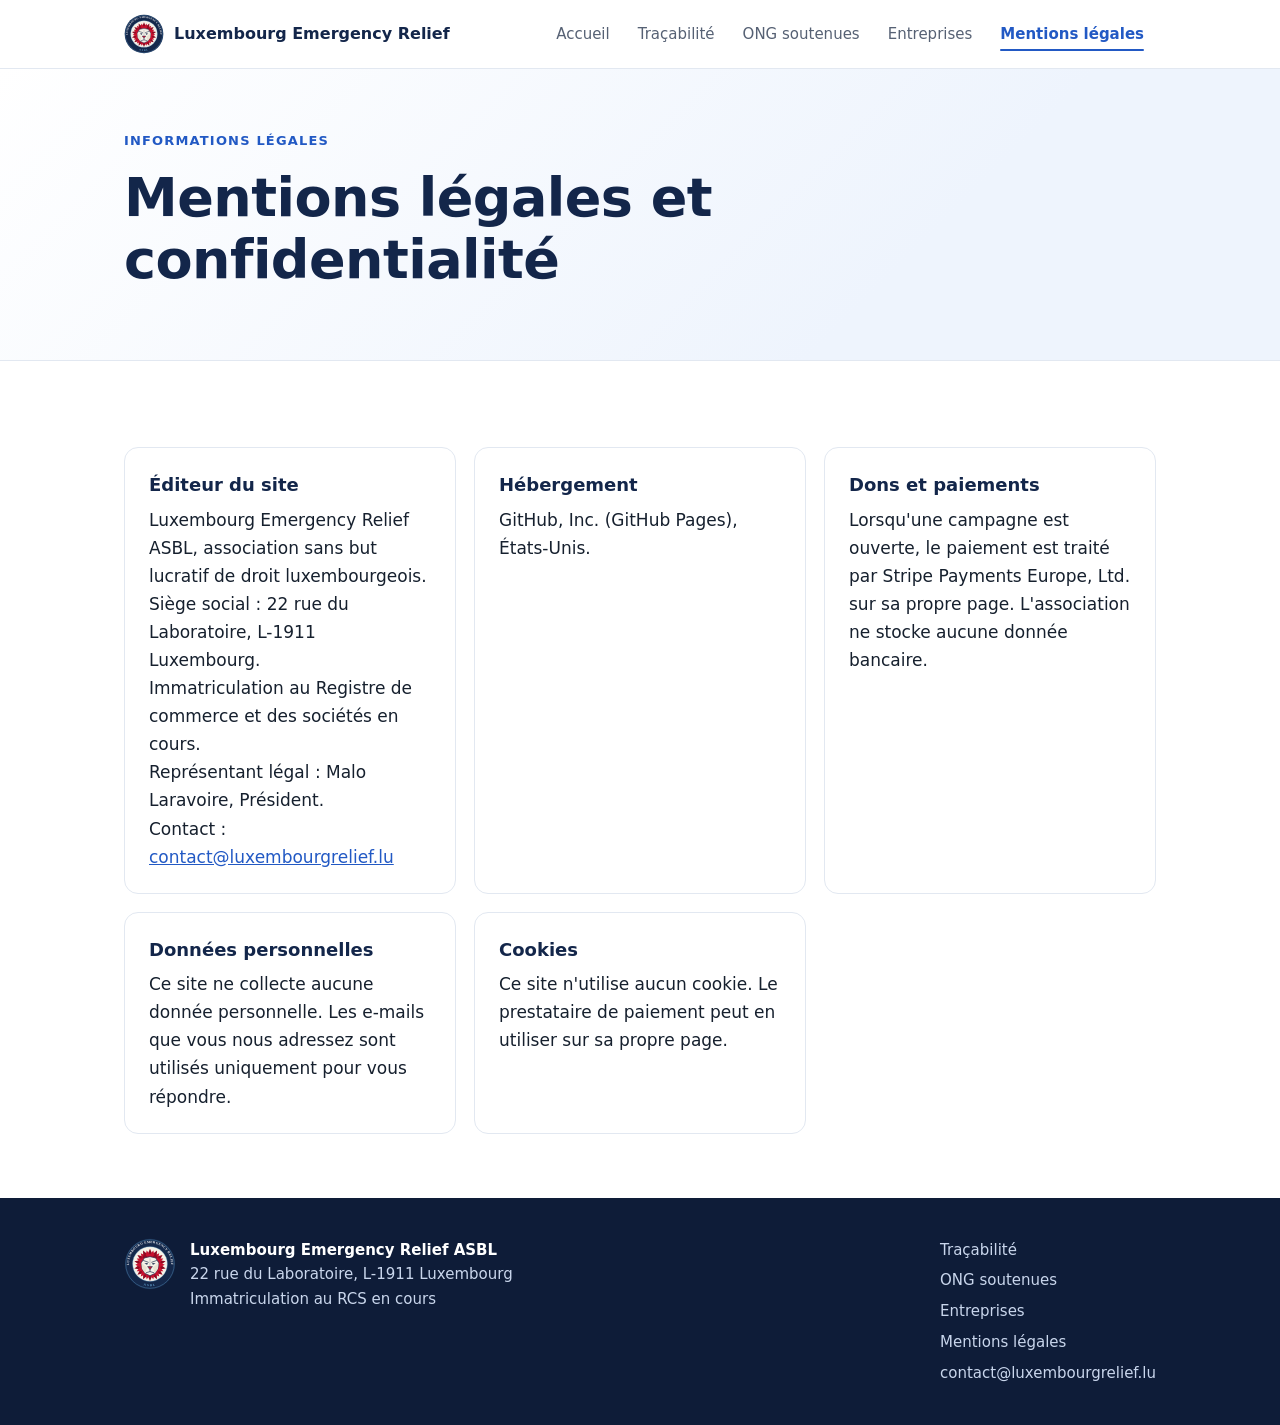
==== mentions-legales.html @ 503b2224 "Site Luxembourg Emergency Relief v2 Co-Authored-By: Claude Sonnet 5.5 <noreply@anthropic.com> Claude" ====
<!DOCTYPE html>
<html lang="fr">
<head>
<meta charset="utf-8">
<meta name="viewport" content="width=device-width,initial-scale=1">
<title>Mentions légales et confidentialité — Luxembourg Emergency Relief</title>
<meta name="description" content="Éditeur, hébergeur, données personnelles et cookies du site luxembourgrelief.lu.">
<link rel="canonical" href="https://luxembourgrelief.lu/mentions-legales.html">
<link rel="icon" href="sceau.svg" type="image/svg+xml">
<meta name="theme-color" content="#13264a">
<link rel="stylesheet" href="style.css">
</head>
<body>
<header class="site-header"><div class="wrap head">
<a class="brand" href="index.html"><img src="sceau.svg" alt="" width="40" height="40"><span>Luxembourg Emergency Relief</span></a>
<nav aria-label="Navigation principale"><a href="index.html">Accueil</a><a href="tracabilite.html">Traçabilité</a><a href="partenaires.html">ONG soutenues</a><a href="sponsors.html">Entreprises</a><a href="mentions-legales.html" aria-current="page">Mentions légales</a></nav>
</div></header>
<main>
<section class="page-hero"><div class="wrap">
<div class="tag">Informations légales</div>
<h1>Mentions légales et confidentialité</h1>
</div></section>

<section class="block reveal"><div class="wrap">
<div class="grid">
<div class="card"><b>Éditeur du site</b><p>Luxembourg Emergency Relief ASBL, association sans but lucratif de droit luxembourgeois.<br>
Siège social : 22 rue du Laboratoire, L-1911 Luxembourg.<br>
<span data-rcs>Immatriculation au Registre de commerce et des sociétés en cours.</span><br>
Représentant légal : Malo Laravoire, Président.<br>
Contact : <a href="mailto:contact@luxembourgrelief.lu">contact@luxembourgrelief.lu</a></p></div>
<div class="card"><b>Hébergement</b><p>GitHub, Inc. (GitHub Pages), États-Unis.</p></div>
<div class="card"><b>Dons et paiements</b><p>Lorsqu'une campagne est ouverte, le paiement est traité par Stripe Payments Europe, Ltd. sur sa propre page. L'association ne stocke aucune donnée bancaire.</p></div>
<div class="card"><b>Données personnelles</b><p>Ce site ne collecte aucune donnée personnelle. Les e-mails que vous nous adressez sont utilisés uniquement pour vous répondre.</p></div>
<div class="card"><b>Cookies</b><p>Ce site n'utilise aucun cookie. Le prestataire de paiement peut en utiliser sur sa propre page.</p></div>
</div>
</div></section>
</main>
<footer class="site-footer"><div class="wrap foot">
<div class="foot-brand"><img src="sceau.svg" alt="" width="52" height="52"><div><b>Luxembourg Emergency Relief ASBL</b><br>22 rue du Laboratoire, L-1911 Luxembourg<br><span data-rcs>Immatriculation au RCS en cours</span></div></div>
<div class="foot-links"><a href="tracabilite.html">Traçabilité</a><a href="partenaires.html">ONG soutenues</a><a href="sponsors.html">Entreprises</a><a href="mentions-legales.html">Mentions légales</a><a href="mailto:contact@luxembourgrelief.lu">contact@luxembourgrelief.lu</a></div>
</div></footer>
<script src="data.js"></script>
<script src="app.js"></script>
</body>
</html>
---- style.css ----
:root{
  --blue:#2259c4;--blue-hover:#3471e0;--navy:#13264a;--ink:#16202e;--mute:#566174;
  --bg:#ffffff;--soft:#f3f7fd;--line:#e2e8f1;--red:#c8102e;--radius:14px;
  --shadow:0 12px 28px rgba(19,38,74,.09);
}
*{box-sizing:border-box}
html{scroll-behavior:smooth}
body{margin:0;font:17px/1.65 system-ui,-apple-system,"Segoe UI",Roboto,"Helvetica Neue",Arial,sans-serif;color:var(--ink);background:var(--bg);-webkit-font-smoothing:antialiased}
img{max-width:100%;height:auto}
a{color:var(--blue)}
.wrap{max-width:1080px;margin:0 auto;padding:0 24px}
h1,h2,h3{color:var(--navy);line-height:1.15;letter-spacing:-.01em}
h1{font-size:clamp(34px,5.2vw,54px);margin:.25em 0 .4em}
h2{font-size:clamp(26px,3.2vw,34px);margin:0 0 .35em}
h3{font-size:19px;margin:0 0 .35em}
p{margin:0 0 1em}
.tag{display:inline-block;font-size:13px;font-weight:700;letter-spacing:.09em;text-transform:uppercase;color:var(--blue)}
.lead{font-size:clamp(18px,2vw,20px);color:var(--mute);max-width:640px}
.sub{color:var(--mute);margin-top:-.2em}

/* En-tête */
.site-header{position:sticky;top:0;z-index:10;background:rgba(255,255,255,.88);backdrop-filter:saturate(1.4) blur(10px);-webkit-backdrop-filter:saturate(1.4) blur(10px);border-bottom:1px solid var(--line)}
.head{display:flex;align-items:center;justify-content:space-between;gap:16px;min-height:68px}
.brand{display:flex;align-items:center;gap:10px;text-decoration:none;color:var(--navy);font-weight:700;font-size:16px;white-space:nowrap}
.brand img{width:40px;height:40px;transition:transform .25s ease}
.brand:hover img{transform:rotate(-8deg) scale(1.06)}
nav{display:flex;gap:4px;overflow-x:auto;scrollbar-width:none}
nav::-webkit-scrollbar{display:none}
nav a{position:relative;padding:8px 12px;border-radius:8px;color:var(--mute);text-decoration:none;font-size:15px;font-weight:500;white-space:nowrap;transition:color .18s,background .18s}
nav a:hover{color:var(--navy);background:var(--soft)}
nav a[aria-current]{color:var(--blue);font-weight:600}
nav a[aria-current]::after{content:"";position:absolute;left:12px;right:12px;bottom:3px;height:2px;border-radius:2px;background:var(--blue)}

/* Boutons */
.btn{display:inline-flex;align-items:center;gap:8px;background:var(--blue);color:#fff;padding:13px 22px;border-radius:10px;font-weight:600;font-size:16px;text-decoration:none;border:1px solid transparent;transition:transform .18s ease,background .18s ease,box-shadow .18s ease}
.btn:hover{background:var(--blue-hover);transform:scale(1.045);box-shadow:0 10px 22px rgba(34,89,196,.28)}
.btn:active{transform:scale(.98)}
.btn.secondary{background:#fff;color:var(--navy);border-color:var(--line)}
.btn.secondary:hover{background:var(--soft);box-shadow:0 10px 22px rgba(19,38,74,.10)}
.btn.light{background:#fff;color:var(--navy)}
.btn.light:hover{background:#eaf1fd}
.btn .arrow{transition:transform .18s ease}
.btn:hover .arrow{transform:translateX(3px)}
a:focus-visible,.btn:focus-visible{outline:3px solid #f2b705;outline-offset:3px;border-radius:10px}
.actions{display:flex;flex-wrap:wrap;gap:12px;margin-top:8px}

/* Bandeau d'accueil */
.hero{background:linear-gradient(135deg,#ffffff 0%,#eef4fd 55%,#fcf0f2 100%);border-bottom:1px solid var(--line)}
.hero .wrap{display:grid;grid-template-columns:1.4fr .8fr;gap:40px;align-items:center;padding-top:72px;padding-bottom:72px}
.hero-seal{width:100%;max-width:280px;justify-self:center;filter:drop-shadow(0 18px 30px rgba(19,38,74,.18));animation:float 7s ease-in-out infinite}
@keyframes float{0%,100%{transform:translateY(0)}50%{transform:translateY(-8px)}}
.page-hero{background:linear-gradient(135deg,#ffffff 0%,#eef4fd 70%);border-bottom:1px solid var(--line)}
.page-hero .wrap{padding-top:56px;padding-bottom:48px}

/* Sections */
section.block{padding:64px 0}
section.alt{background:var(--soft);border-top:1px solid var(--line);border-bottom:1px solid var(--line)}
.grid{display:grid;grid-template-columns:repeat(auto-fit,minmax(250px,1fr));gap:18px;margin-top:22px}
.card{background:#fff;border:1px solid var(--line);border-radius:var(--radius);padding:22px 24px;transition:transform .2s ease,box-shadow .2s ease,border-color .2s ease}
.card:hover{transform:translateY(-4px);box-shadow:var(--shadow);border-color:#cfdaeb}
.card b{display:block;color:var(--navy);font-size:18px;margin-bottom:6px}
.card p:last-child{margin-bottom:0}
.step-num{display:inline-grid;place-items:center;width:34px;height:34px;border-radius:50%;background:#e6eefc;color:var(--blue);font-weight:700;margin-bottom:12px}
.notice{background:#fff;border:1px solid var(--line);border-left:5px solid var(--blue);border-radius:10px;padding:18px 22px;margin:22px 0;color:var(--ink)}
.panel{background:#fff;border:1px solid var(--line);border-radius:var(--radius);padding:28px 30px;box-shadow:0 2px 0 rgba(19,38,74,.02)}

/* Formules sponsors */
.price{font-size:28px;font-weight:700;color:var(--navy);margin:2px 0 10px}
.price small{font-size:15px;font-weight:500;color:var(--mute)}
.card.featured{border-color:var(--blue);box-shadow:0 0 0 1px var(--blue) inset}

/* Bandeau entreprises */
.band{background:var(--navy);color:#e8eef9}
.band .wrap{display:flex;flex-wrap:wrap;align-items:center;justify-content:space-between;gap:20px;padding-top:48px;padding-bottom:48px}
.band h2{color:#fff;margin-bottom:.2em}
.band p{margin:0;color:#c9d6ec;max-width:620px}

/* Tableaux */
table{border-collapse:collapse;width:100%;font-size:16px;background:#fff;border:1px solid var(--line);border-radius:12px;overflow:hidden}
th,td{border-bottom:1px solid var(--line);padding:12px 14px;text-align:left;vertical-align:top}
th{background:var(--soft);color:var(--navy);font-weight:600}
tr:last-child td{border-bottom:0}
.table-wrap{overflow-x:auto}

/* Compteur de campagne */
.progress{font-size:15px;margin:12px 0 6px;color:var(--ink)}
.bar{height:10px;background:#e6ecf5;border-radius:999px;overflow:hidden;margin:8px 0}
.bar span{display:block;height:100%;background:var(--blue);border-radius:999px;transition:width 1s ease}
.small{font-size:13px;color:var(--mute)}

/* Pied de page */
.site-footer{background:#0e1c38;color:#c9d6ec;margin-top:0}
.foot{display:flex;flex-wrap:wrap;justify-content:space-between;gap:28px;padding-top:40px;padding-bottom:40px;font-size:15px}
.foot-brand{display:flex;gap:14px;align-items:flex-start}
.foot-brand img{width:52px;height:52px}
.foot-brand b{color:#fff}
.foot-links{display:flex;flex-direction:column;gap:6px}
.foot-links a{color:#c9d6ec;text-decoration:none;transition:color .15s}
.foot-links a:hover{color:#fff;text-decoration:underline}

/* Apparition au défilement (uniquement si le script est actif) */
.js .reveal{opacity:0;transform:translateY(16px);transition:opacity .55s ease,transform .55s ease}
.js .reveal.visible{opacity:1;transform:none}

/* Transition entre les pages (navigateurs compatibles) */
@view-transition{navigation:auto}
::view-transition-old(root),::view-transition-new(root){animation-duration:.22s}

/* Mobile */
@media (max-width:820px){
  .hero .wrap{grid-template-columns:1fr;padding-top:40px;padding-bottom:48px;gap:20px}
  .hero-seal{grid-row:1;max-width:150px;justify-self:start}
  .head{flex-direction:column;align-items:flex-start;gap:4px;padding-top:10px;padding-bottom:6px}
  nav{width:100%;margin:0 -12px;padding:0 0 4px}
  section.block{padding:48px 0}
  .panel{padding:22px}
}

/* Mouvements réduits */
@media (prefers-reduced-motion:reduce){
  *,*::before,*::after{animation:none!important;transition:none!important;scroll-behavior:auto!important}
  .js .reveal{opacity:1;transform:none}
}
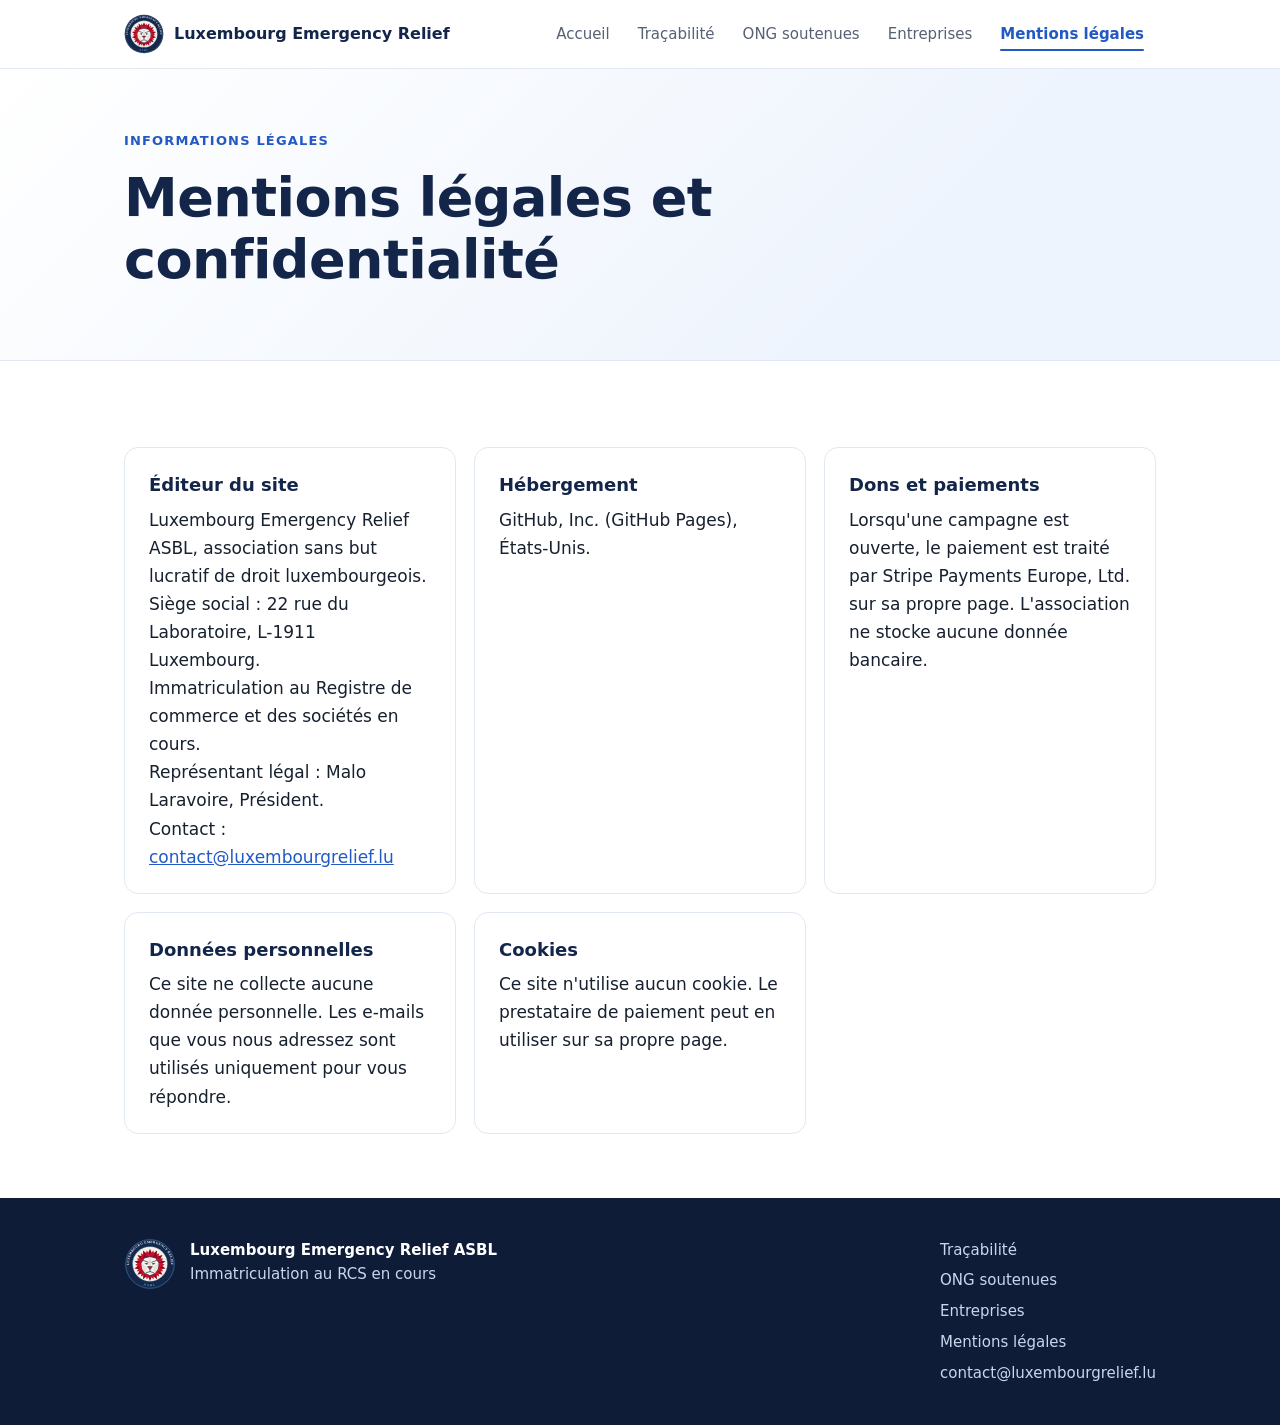
==== commit e873d7d4: "Accueil : titre d'origine ; adresse retirée du pied de page Co-Authored-By: Claude Sonnet 5.5 <norep" ====
--- a/mentions-legales.html
+++ b/mentions-legales.html
@@ -36,7 +36,7 @@
 </div></section>
 </main>
 <footer class="site-footer"><div class="wrap foot">
-<div class="foot-brand"><img src="sceau.svg" alt="" width="52" height="52"><div><b>Luxembourg Emergency Relief ASBL</b><br>22 rue du Laboratoire, L-1911 Luxembourg<br><span data-rcs>Immatriculation au RCS en cours</span></div></div>
+<div class="foot-brand"><img src="sceau.svg" alt="" width="52" height="52"><div><b>Luxembourg Emergency Relief ASBL</b><br><span data-rcs>Immatriculation au RCS en cours</span></div></div>
 <div class="foot-links"><a href="tracabilite.html">Traçabilité</a><a href="partenaires.html">ONG soutenues</a><a href="sponsors.html">Entreprises</a><a href="mentions-legales.html">Mentions légales</a><a href="mailto:contact@luxembourgrelief.lu">contact@luxembourgrelief.lu</a></div>
 </div></footer>
 <script src="data.js"></script>
